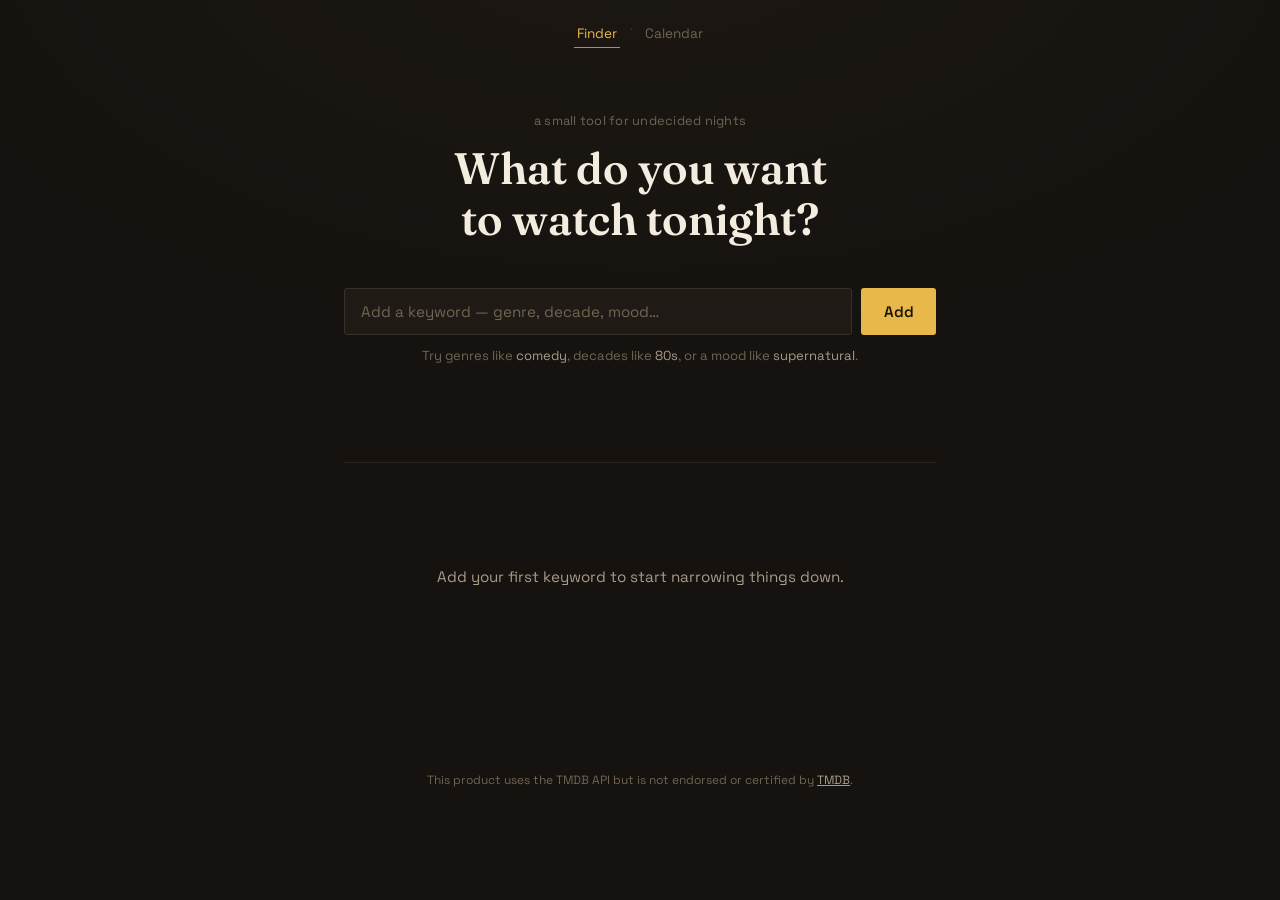
==== index.html @ b498fc8f "Self-hosted setup: all-in-one server.js, no nginx, running on rasppi" ====
<!DOCTYPE html>
<html lang="en">
<head>
<meta charset="UTF-8">
<meta name="viewport" content="width=device-width, initial-scale=1.0">
<title>Tonight's Pick — narrow it down</title>
<link rel="preconnect" href="https://fonts.googleapis.com">
<link rel="preconnect" href="https://fonts.gstatic.com" crossorigin>
<link href="https://fonts.googleapis.com/css2?family=Fraunces:opsz,wght@9..144,400;9..144,500;9..144,600;9..144,700&family=Space+Grotesk:wght@400;500;600;700&display=swap" rel="stylesheet">
<link rel="stylesheet" href="style.css">
</head>
<body>

<nav class="site-nav">
  <a href="index.html" class="is-active">Finder</a>
  <span class="site-nav-sep">·</span>
  <a href="calendar.html">Calendar</a>
</nav>

<div class="stage">

  <header class="hero">
    <p class="hero-eyebrow">a small tool for undecided nights</p>
    <h1 class="hero-title">What do you want<br>to watch tonight?</h1>
  </header>

  <!-- TAG INPUT -->
  <section class="tag-zone">
    <form id="tag-form" class="tag-form">
      <input id="tag-input" type="text" placeholder="Add a keyword — genre, decade, mood…" autocomplete="off">
      <button type="submit" class="btn-primary">Add</button>
    </form>
    <p class="tag-hint">Try genres like <em>comedy</em>, decades like <em>80s</em>, or a mood like <em>supernatural</em>.</p>
    <div id="tag-list" class="tag-list" aria-label="Active keywords"></div>
  </section>

  <!-- RESULTS -->
  <section class="results-zone">
    <p id="match-count" class="match-count"></p>

    <div id="state-empty" class="state-msg" hidden>
      <p>Nothing matches all of those together.</p>
      <p class="state-msg-sub">Remove a keyword above to loosen the search.</p>
    </div>

    <div id="state-start" class="state-msg">
      <p>Add your first keyword to start narrowing things down.</p>
    </div>

    <ul id="movie-list" class="movie-list" hidden></ul>
  </section>

  <!-- PICKED TICKET (shown after clicking a movie) -->
  <section id="panel-picked" class="panel-picked" hidden>
    <article class="ticket">
      <img id="ticket-poster" class="ticket-poster" src="" alt="" hidden>
      <div class="ticket-main">
        <p class="ticket-kicker">You picked</p>
        <h2 class="ticket-title" id="ticket-title"></h2>
        <p class="ticket-meta" id="ticket-meta"></p>
        <div class="ticket-tags" id="ticket-tags"></div>
        <p class="ticket-overview" id="ticket-overview"></p>
        <div id="watch-providers" class="watch-providers" hidden>
          <p class="watch-label">Where to watch</p>
          <div id="watch-badges" class="watch-badges"></div>
        </div>
      </div>
    </article>
    <div class="picked-actions">
      <button class="text-btn" id="back-to-list-btn">&larr; back to the list</button>
      <button class="text-btn" id="restart-btn">start over</button>
    </div>
  </section>

</div>

<footer class="site-footer">
  <p>This product uses the TMDB API but is not endorsed or certified by <a href="https://www.themoviedb.org" target="_blank" rel="noopener">TMDB</a>.</p>
</footer>

<script src="app.js"></script>
</body>
</html>
---- style.css ----
/* ========================================================
   Tokens
   ======================================================== */
:root{
  --bg: #15120f;
  --bg-glow: #1c1712;
  --surface: #1f1a15;
  --surface-raised: #272019;
  --border: #3a3025;
  --border-soft: #2a2319;

  --gold: #e8b94a;
  --gold-dim: #b8903a;
  --red: #a8433f;
  --red-dim: #7c332f;

  --text: #f3ecdf;
  --text-muted: #a89c88;
  --text-faint: #6f6553;

  --serif: "Fraunces", Georgia, serif;
  --sans: "Space Grotesk", "Helvetica Neue", Arial, sans-serif;

  --radius: 3px;
}

*{ box-sizing: border-box; }
html{ color-scheme: dark; }

body{
  margin: 0;
  min-height: 100vh;
  background:
    radial-gradient(ellipse 900px 500px at 50% -10%, var(--bg-glow), transparent),
    var(--bg);
  color: var(--text);
  font-family: var(--sans);
  -webkit-font-smoothing: antialiased;
}

@media (prefers-reduced-motion: reduce){
  *{ animation-duration: 0.01ms !important; transition-duration: 0.01ms !important; }
}

:focus-visible{
  outline: 2px solid var(--gold);
  outline-offset: 3px;
}

/* ========================================================
   Site nav (shared across pages)
   ======================================================== */
.site-nav{
  display: flex;
  justify-content: center;
  gap: 0.6rem;
  padding: 1.25rem 0 0;
  font-family: var(--sans);
  font-size: 0.85rem;
}
.site-nav a{
  color: var(--text-faint);
  text-decoration: none;
  padding: 0.3rem 0.2rem;
}
.site-nav a:hover{ color: var(--text-muted); }
.site-nav a.is-active{
  color: var(--gold);
  border-bottom: 1px solid var(--gold-dim);
}
.site-nav-sep{ color: var(--border); }

.stage-wide{ max-width: 720px; }

/* ========================================================
   Layout
   ======================================================== */
.stage{
  max-width: 640px;
  margin: 0 auto;
  padding: 4rem 1.5rem 6rem;
}

.hero{
  text-align: center;
  margin-bottom: 2.75rem;
}

.hero-eyebrow{
  font-size: 0.8rem;
  letter-spacing: 0.02em;
  color: var(--text-faint);
  margin: 0 0 0.9rem;
}

.hero-title{
  font-family: var(--serif);
  font-optical-sizing: auto;
  font-weight: 600;
  font-size: clamp(1.9rem, 5vw, 2.75rem);
  line-height: 1.15;
  margin: 0;
}

/* ========================================================
   Tag zone
   ======================================================== */
.tag-zone{
  margin-bottom: 2.5rem;
}

.tag-form{
  display: flex;
  gap: 0.6rem;
  margin-bottom: 0.7rem;
}

#tag-input{
  flex: 1;
  font-family: var(--sans);
  font-size: 0.95rem;
  color: var(--text);
  background: var(--surface);
  border: 1px solid var(--border);
  border-radius: var(--radius);
  padding: 0.8rem 1rem;
}
#tag-input::placeholder{ color: var(--text-faint); }
#tag-input:focus{ border-color: var(--gold-dim); outline: none; }

.tag-hint{
  text-align: center;
  color: var(--text-faint);
  font-size: 0.82rem;
  margin: 0 0 1.1rem;
  line-height: 1.5;
}
.tag-hint em{ color: var(--text-muted); font-style: normal; }

.btn-primary{
  font-family: var(--sans);
  font-weight: 600;
  font-size: 0.95rem;
  color: #1a1509;
  background: var(--gold);
  border: none;
  border-radius: var(--radius);
  padding: 0.8rem 1.4rem;
  cursor: pointer;
  transition: background 0.15s, transform 0.1s;
  white-space: nowrap;
}
.btn-primary:hover{ background: #f2c869; }
.btn-primary:active{ transform: scale(0.98); }

.tag-list{
  display: flex;
  flex-wrap: wrap;
  justify-content: center;
  gap: 0.5rem;
  min-height: 2.4rem;
}

.tag-chip{
  display: inline-flex;
  align-items: center;
  gap: 0.45rem;
  background: var(--gold);
  color: #1a1509;
  font-weight: 600;
  font-size: 0.85rem;
  border-radius: 999px;
  padding: 0.4rem 0.5rem 0.4rem 0.9rem;
}

.tag-chip .tag-kind{
  font-weight: 500;
  opacity: 0.65;
  font-size: 0.72rem;
  margin-right: -0.1rem;
}

.tag-chip button{
  width: 1.3rem;
  height: 1.3rem;
  border-radius: 50%;
  border: none;
  background: rgba(26,21,9,0.18);
  color: #1a1509;
  font-size: 0.85rem;
  line-height: 1;
  cursor: pointer;
  display: inline-flex;
  align-items: center;
  justify-content: center;
}
.tag-chip button:hover{ background: rgba(26,21,9,0.3); }

/* ========================================================
   Results zone
   ======================================================== */
.results-zone{
  border-top: 1px solid var(--border-soft);
  padding-top: 1.75rem;
}

.match-count{
  text-align: center;
  color: var(--text-muted);
  font-size: 0.85rem;
  margin: 0 0 1.25rem;
  min-height: 1.2em;
}

.state-msg{
  text-align: center;
  color: var(--text-muted);
  padding: 2.5rem 1rem;
  font-size: 0.95rem;
}
.state-msg p{ margin: 0 0 0.4rem; }
.state-msg-sub{ color: var(--text-faint); font-size: 0.85rem; }

.movie-list{
  list-style: none;
  margin: 0;
  padding: 0;
  display: flex;
  flex-direction: column;
  gap: 0.5rem;
}

.movie-row{
  display: flex;
  align-items: center;
  gap: 0.9rem;
  width: 100%;
  text-align: left;
  background: var(--surface);
  border: 1px solid var(--border-soft);
  border-radius: var(--radius);
  padding: 0.8rem 1rem;
  cursor: pointer;
  transition: border-color 0.15s, background 0.15s;
  font-family: var(--sans);
  color: var(--text);
}
.movie-row:hover{
  border-color: var(--gold-dim);
  background: var(--surface-raised);
}

.movie-row-poster{
  width: 2.4rem;
  height: 3.4rem;
  flex-shrink: 0;
  border-radius: 2px;
  object-fit: cover;
  background: var(--surface-raised);
}
.movie-row-poster-blank{
  display: block;
  border: 1px dashed var(--border-soft);
}

.movie-row-title{
  font-family: var(--serif);
  font-weight: 600;
  font-size: 1.02rem;
  flex: 1;
  min-width: 0;
  overflow: hidden;
  text-overflow: ellipsis;
  white-space: nowrap;
}

.movie-row-year{
  color: var(--text-faint);
  font-size: 0.85rem;
  flex-shrink: 0;
}

.movie-list-more{
  text-align: center;
  color: var(--text-faint);
  font-size: 0.82rem;
  padding: 0.75rem 0 0;
}

/* ========================================================
   Ticket (picked result)
   ======================================================== */
.panel-picked{
  margin-top: 1rem;
}

.ticket{
  display: flex;
  background: var(--surface);
  border: 1px solid var(--border);
  border-radius: var(--radius);
  overflow: hidden;
  box-shadow: 0 20px 40px -20px rgba(0,0,0,0.6);
}

.ticket-poster{
  width: 220px;
  height: 330px;
  flex-shrink: 0;
  align-self: flex-start;
  object-fit: cover;
  background: var(--surface-raised);
  display: block;
}

.ticket-main{
  flex: 1;
  padding: 2rem 1.75rem;
  min-width: 0;
}

.ticket-kicker{
  font-size: 0.75rem;
  letter-spacing: 0.02em;
  color: var(--gold-dim);
  margin: 0 0 0.6rem;
}

.ticket-title{
  font-family: var(--serif);
  font-weight: 600;
  font-size: 1.6rem;
  line-height: 1.2;
  margin: 0 0 0.4rem;
}

.ticket-meta{
  color: var(--text-muted);
  font-size: 0.9rem;
  margin: 0 0 0.9rem;
}

.ticket-tags{
  display: flex;
  flex-wrap: wrap;
  gap: 0.4rem;
  margin-bottom: 1.1rem;
}

.tag{
  font-size: 0.75rem;
  color: var(--text-muted);
  border: 1px solid var(--border-soft);
  border-radius: 999px;
  padding: 0.2rem 0.65rem;
}

.ticket-overview{
  color: var(--text);
  font-size: 0.95rem;
  line-height: 1.6;
  margin: 0;
}

.watch-providers{
  margin-top: 1.1rem;
  padding-top: 1rem;
  border-top: 1px solid var(--border-soft);
}

.watch-label{
  font-size: 0.75rem;
  letter-spacing: 0.02em;
  color: var(--text-faint);
  margin: 0 0 0.6rem;
}

.watch-row{
  display: flex;
  align-items: center;
  gap: 0.6rem;
  margin-bottom: 0.5rem;
}
.watch-row:last-child{ margin-bottom: 0; }

.watch-row-label{
  font-size: 0.78rem;
  color: var(--text-muted);
  width: 3.4rem;
  flex-shrink: 0;
}

.watch-row-providers{
  display: flex;
  flex-wrap: wrap;
  gap: 0.4rem;
}

.watch-logo{
  width: 28px;
  height: 28px;
  border-radius: 6px;
  display: block;
}

.watch-name-only{
  font-size: 0.78rem;
  color: var(--text);
  background: var(--surface-raised);
  border: 1px solid var(--border-soft);
  border-radius: 999px;
  padding: 0.2rem 0.6rem;
}

.picked-actions{
  display: flex;
  justify-content: center;
  gap: 1.5rem;
  margin-top: 1.25rem;
}

.text-btn{
  background: none;
  border: none;
  color: var(--text-faint);
  font-family: var(--sans);
  font-size: 0.85rem;
  cursor: pointer;
  padding: 0.4rem;
}
.text-btn:hover{ color: var(--text-muted); }

/* ========================================================
   Site footer
   ======================================================== */
.site-footer{
  text-align: center;
  padding: 2rem 1.5rem 3rem;
  font-size: 0.75rem;
  color: var(--text-faint);
}
.site-footer a{ color: var(--text-muted); }
.site-footer a:hover{ color: var(--gold-dim); }

/* ========================================================
   Responsive
   ======================================================== */
@media (max-width: 480px){
  .stage{ padding: 3rem 1.1rem 4rem; }
  .tag-form{ flex-direction: column; }
  .ticket{ flex-direction: column; }
  .ticket-poster{ width: 100%; height: auto; }
  .movie-row-title{ white-space: normal; }
}
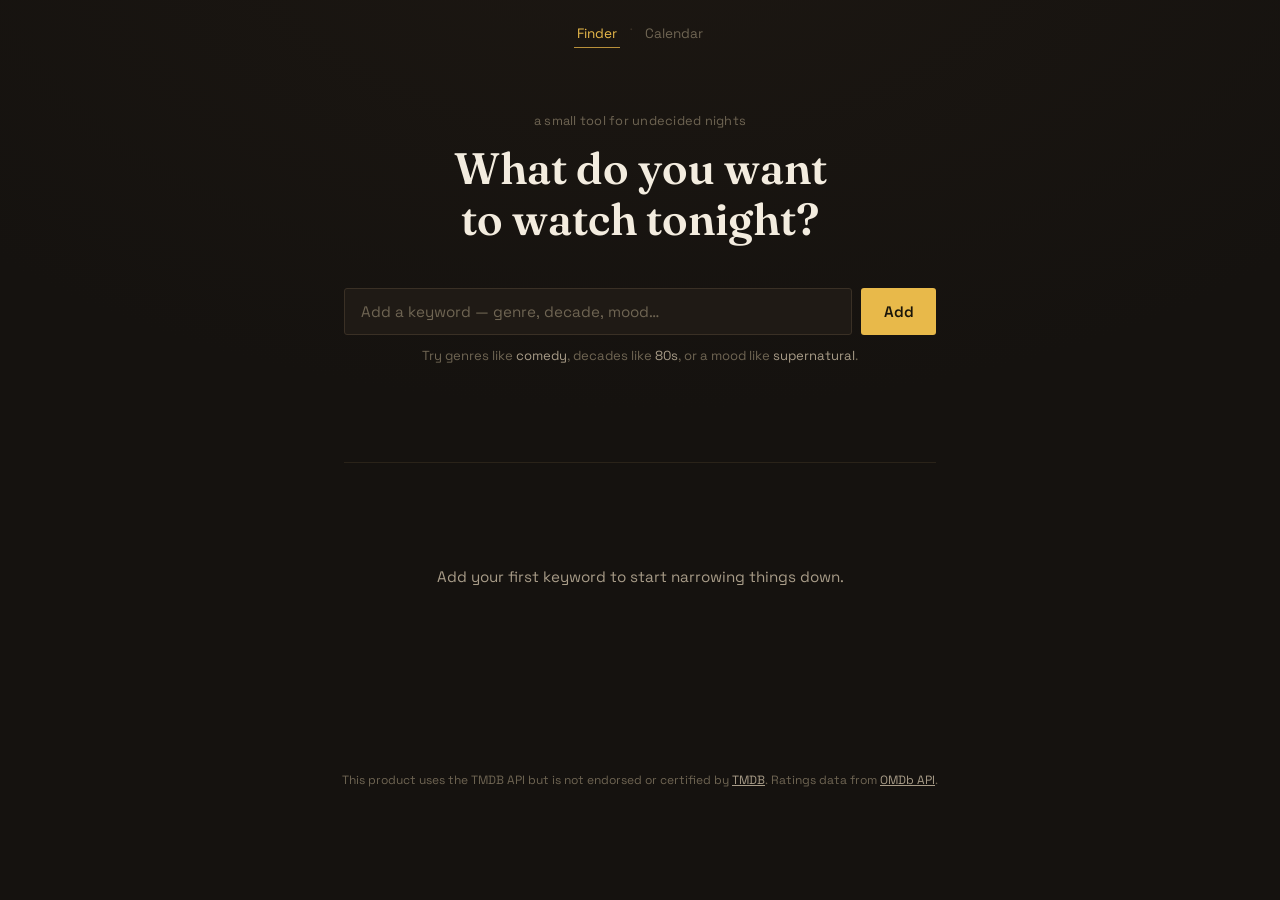
==== commit e2a4abca: "Add IMDb/Rotten Tomatoes/Metacritic ratings via OMDb" ====
--- a/index.html
+++ b/index.html
@@ -58,6 +58,7 @@
         <p class="ticket-kicker">You picked</p>
         <h2 class="ticket-title" id="ticket-title"></h2>
         <p class="ticket-meta" id="ticket-meta"></p>
+        <div id="ratings-row" class="ratings-row" hidden></div>
         <div class="ticket-tags" id="ticket-tags"></div>
         <p class="ticket-overview" id="ticket-overview"></p>
         <div id="watch-providers" class="watch-providers" hidden>
@@ -75,7 +76,7 @@
 </div>
 
 <footer class="site-footer">
-  <p>This product uses the TMDB API but is not endorsed or certified by <a href="https://www.themoviedb.org" target="_blank" rel="noopener">TMDB</a>.</p>
+  <p>This product uses the TMDB API but is not endorsed or certified by <a href="https://www.themoviedb.org" target="_blank" rel="noopener">TMDB</a>. Ratings data from <a href="https://www.omdbapi.com" target="_blank" rel="noopener">OMDb API</a>.</p>
 </footer>
 
 <script src="app.js"></script>
--- a/style.css
+++ b/style.css
@@ -362,6 +362,34 @@
   margin: 0;
 }
 
+.ratings-row{
+  display: flex;
+  flex-wrap: wrap;
+  gap: 0.5rem;
+  margin: 0 0 0.9rem;
+}
+
+.rating-badge{
+  display: inline-flex;
+  align-items: baseline;
+  gap: 0.35rem;
+  font-size: 0.8rem;
+  background: var(--surface-raised);
+  border: 1px solid var(--border-soft);
+  border-radius: 999px;
+  padding: 0.25rem 0.7rem;
+}
+
+.rating-badge-source{
+  color: var(--text-faint);
+  font-size: 0.7rem;
+}
+
+.rating-badge-value{
+  color: var(--gold);
+  font-weight: 600;
+}
+
 .watch-providers{
   margin-top: 1.1rem;
   padding-top: 1rem;
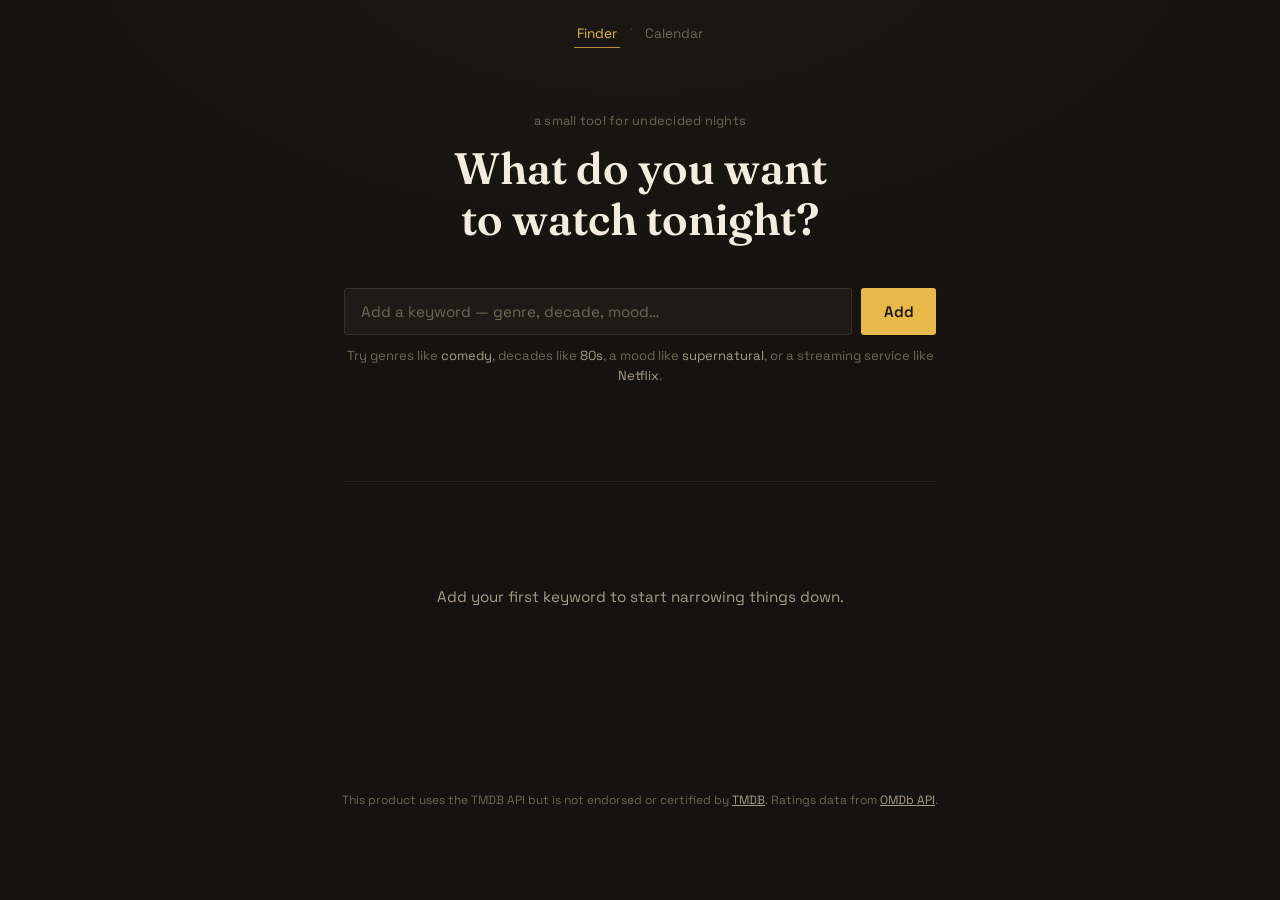
==== commit 44443b9a: "Add streaming-service search (Netflix, etc.), monthly refresh job" ====
--- a/index.html
+++ b/index.html
@@ -30,7 +30,7 @@
       <input id="tag-input" type="text" placeholder="Add a keyword — genre, decade, mood…" autocomplete="off">
       <button type="submit" class="btn-primary">Add</button>
     </form>
-    <p class="tag-hint">Try genres like <em>comedy</em>, decades like <em>80s</em>, or a mood like <em>supernatural</em>.</p>
+    <p class="tag-hint">Try genres like <em>comedy</em>, decades like <em>80s</em>, a mood like <em>supernatural</em>, or a streaming service like <em>Netflix</em>.</p>
     <div id="tag-list" class="tag-list" aria-label="Active keywords"></div>
   </section>
 
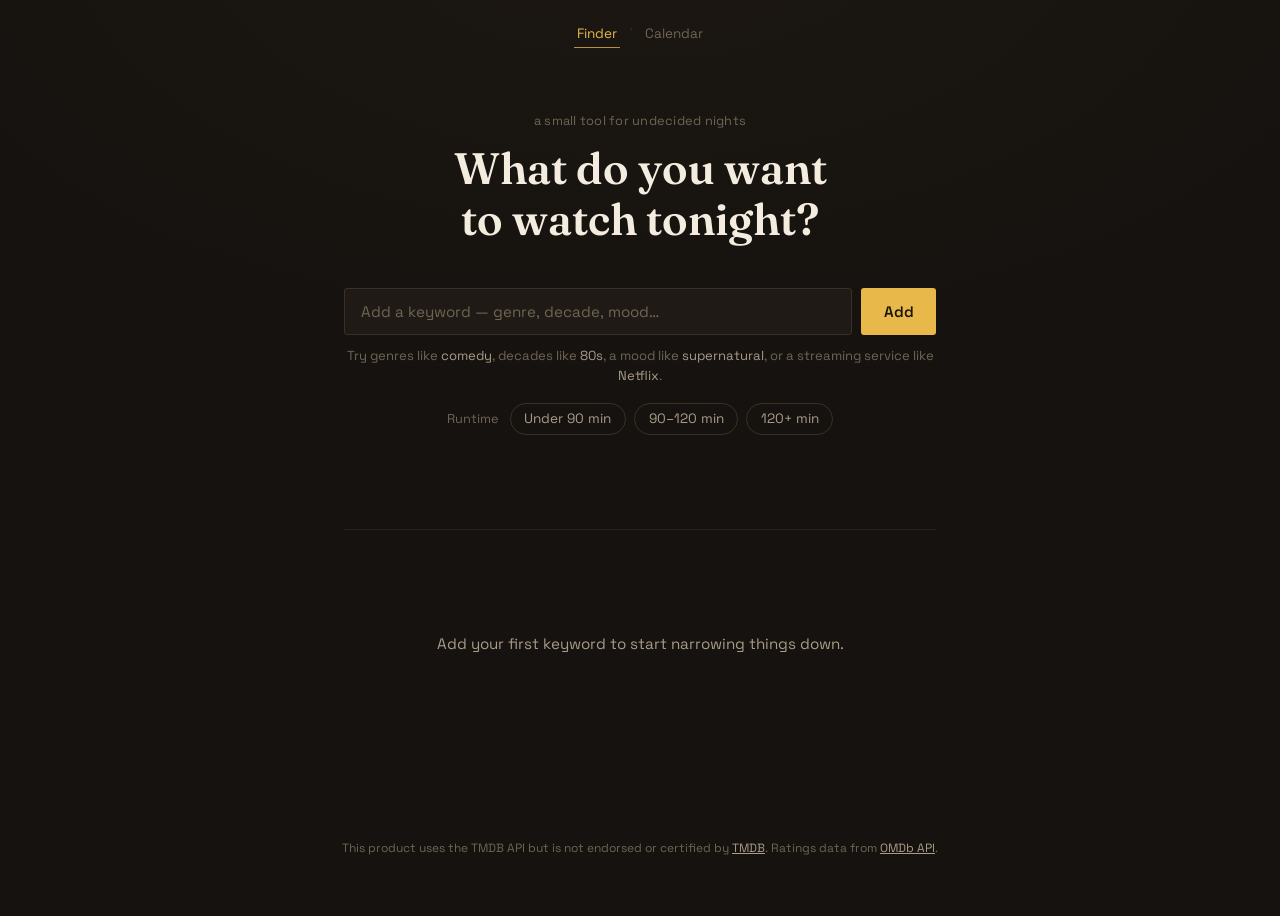
==== commit e121873a: "Add runtime filter buttons, backfill runtime for full catalog" ====
--- a/index.html
+++ b/index.html
@@ -31,6 +31,14 @@
       <button type="submit" class="btn-primary">Add</button>
     </form>
     <p class="tag-hint">Try genres like <em>comedy</em>, decades like <em>80s</em>, a mood like <em>supernatural</em>, or a streaming service like <em>Netflix</em>.</p>
+
+    <div class="runtime-filter" role="group" aria-label="Runtime">
+      <span class="runtime-filter-label">Runtime</span>
+      <button type="button" class="runtime-btn" data-min="0" data-max="89">Under 90 min</button>
+      <button type="button" class="runtime-btn" data-min="90" data-max="120">90–120 min</button>
+      <button type="button" class="runtime-btn" data-min="121" data-max="9999">120+ min</button>
+    </div>
+
     <div id="tag-list" class="tag-list" aria-label="Active keywords"></div>
   </section>
 
--- a/style.css
+++ b/style.css
@@ -152,6 +152,40 @@
 }
 .btn-primary:hover{ background: #f2c869; }
 .btn-primary:active{ transform: scale(0.98); }
+
+.runtime-filter{
+  display: flex;
+  align-items: center;
+  justify-content: center;
+  flex-wrap: wrap;
+  gap: 0.5rem;
+  margin-bottom: 1rem;
+}
+
+.runtime-filter-label{
+  font-size: 0.8rem;
+  color: var(--text-faint);
+  margin-right: 0.2rem;
+}
+
+.runtime-btn{
+  font-family: var(--sans);
+  font-size: 0.85rem;
+  color: var(--text-muted);
+  background: transparent;
+  border: 1px solid var(--border);
+  border-radius: 999px;
+  padding: 0.4rem 0.85rem;
+  cursor: pointer;
+  transition: border-color 0.15s, background 0.15s, color 0.15s;
+}
+.runtime-btn:hover{ border-color: var(--gold-dim); color: var(--text); }
+.runtime-btn.is-active{
+  background: var(--gold);
+  border-color: var(--gold);
+  color: #1a1509;
+  font-weight: 600;
+}
 
 .tag-list{
   display: flex;
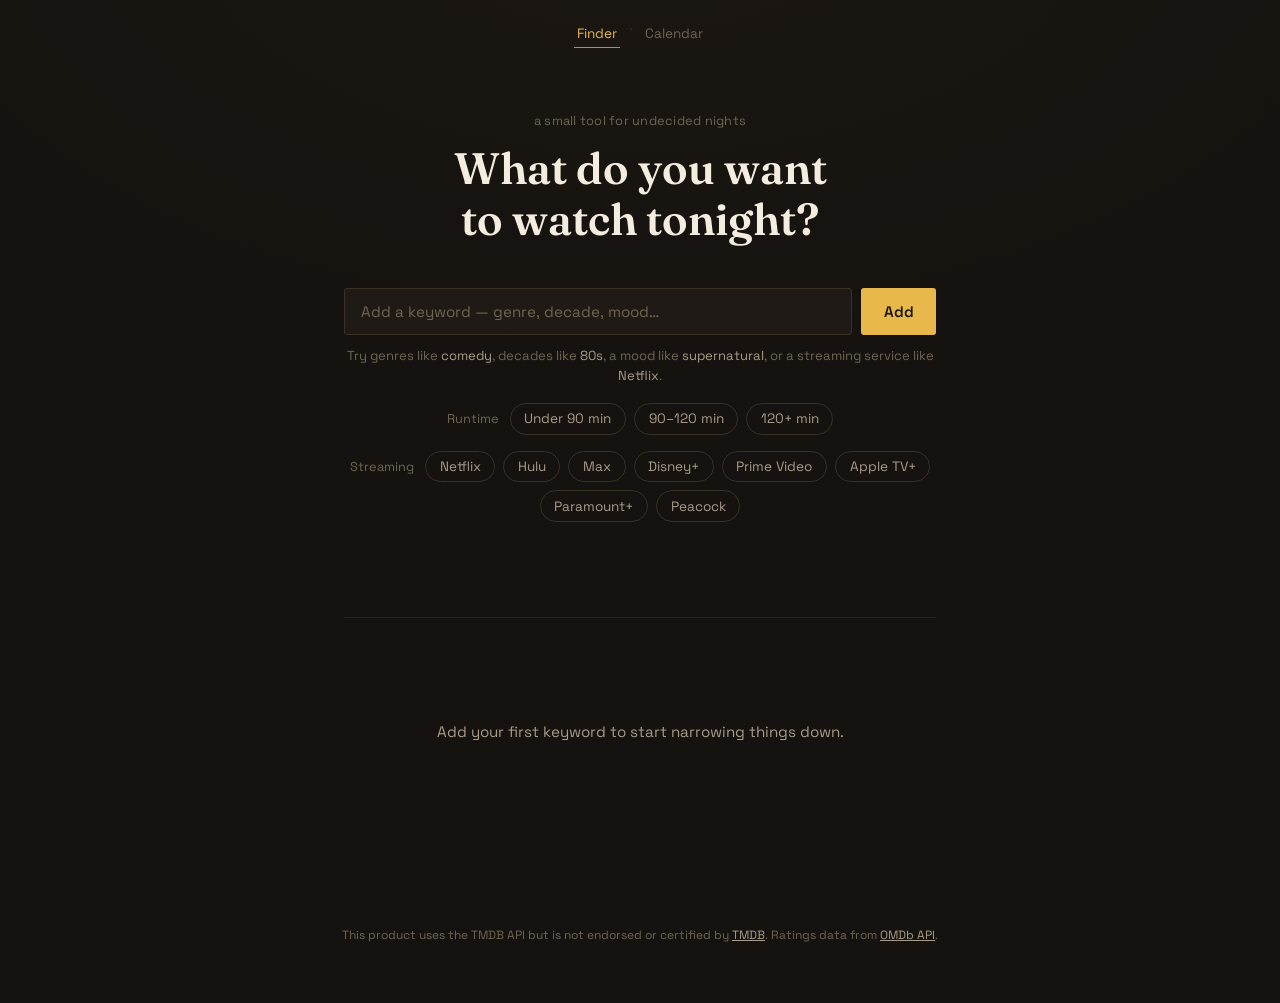
==== commit 70f6ee0a: "Add streaming service filter buttons" ====
--- a/index.html
+++ b/index.html
@@ -37,6 +37,18 @@
       <button type="button" class="runtime-btn" data-min="0" data-max="89">Under 90 min</button>
       <button type="button" class="runtime-btn" data-min="90" data-max="120">90–120 min</button>
       <button type="button" class="runtime-btn" data-min="121" data-max="9999">120+ min</button>
+    </div>
+
+    <div class="runtime-filter" role="group" aria-label="Streaming service">
+      <span class="runtime-filter-label">Streaming</span>
+      <button type="button" class="streaming-btn" data-term="netflix">Netflix</button>
+      <button type="button" class="streaming-btn" data-term="hulu">Hulu</button>
+      <button type="button" class="streaming-btn" data-term="max">Max</button>
+      <button type="button" class="streaming-btn" data-term="disney">Disney+</button>
+      <button type="button" class="streaming-btn" data-term="prime video">Prime Video</button>
+      <button type="button" class="streaming-btn" data-term="apple tv">Apple TV+</button>
+      <button type="button" class="streaming-btn" data-term="paramount">Paramount+</button>
+      <button type="button" class="streaming-btn" data-term="peacock">Peacock</button>
     </div>
 
     <div id="tag-list" class="tag-list" aria-label="Active keywords"></div>
--- a/style.css
+++ b/style.css
@@ -181,6 +181,25 @@
 }
 .runtime-btn:hover{ border-color: var(--gold-dim); color: var(--text); }
 .runtime-btn.is-active{
+  background: var(--gold);
+  border-color: var(--gold);
+  color: #1a1509;
+  font-weight: 600;
+}
+
+.streaming-btn{
+  font-family: var(--sans);
+  font-size: 0.85rem;
+  color: var(--text-muted);
+  background: transparent;
+  border: 1px solid var(--border);
+  border-radius: 999px;
+  padding: 0.4rem 0.85rem;
+  cursor: pointer;
+  transition: border-color 0.15s, background 0.15s, color 0.15s;
+}
+.streaming-btn:hover{ border-color: var(--gold-dim); color: var(--text); }
+.streaming-btn.is-active{
   background: var(--gold);
   border-color: var(--gold);
   color: #1a1509;
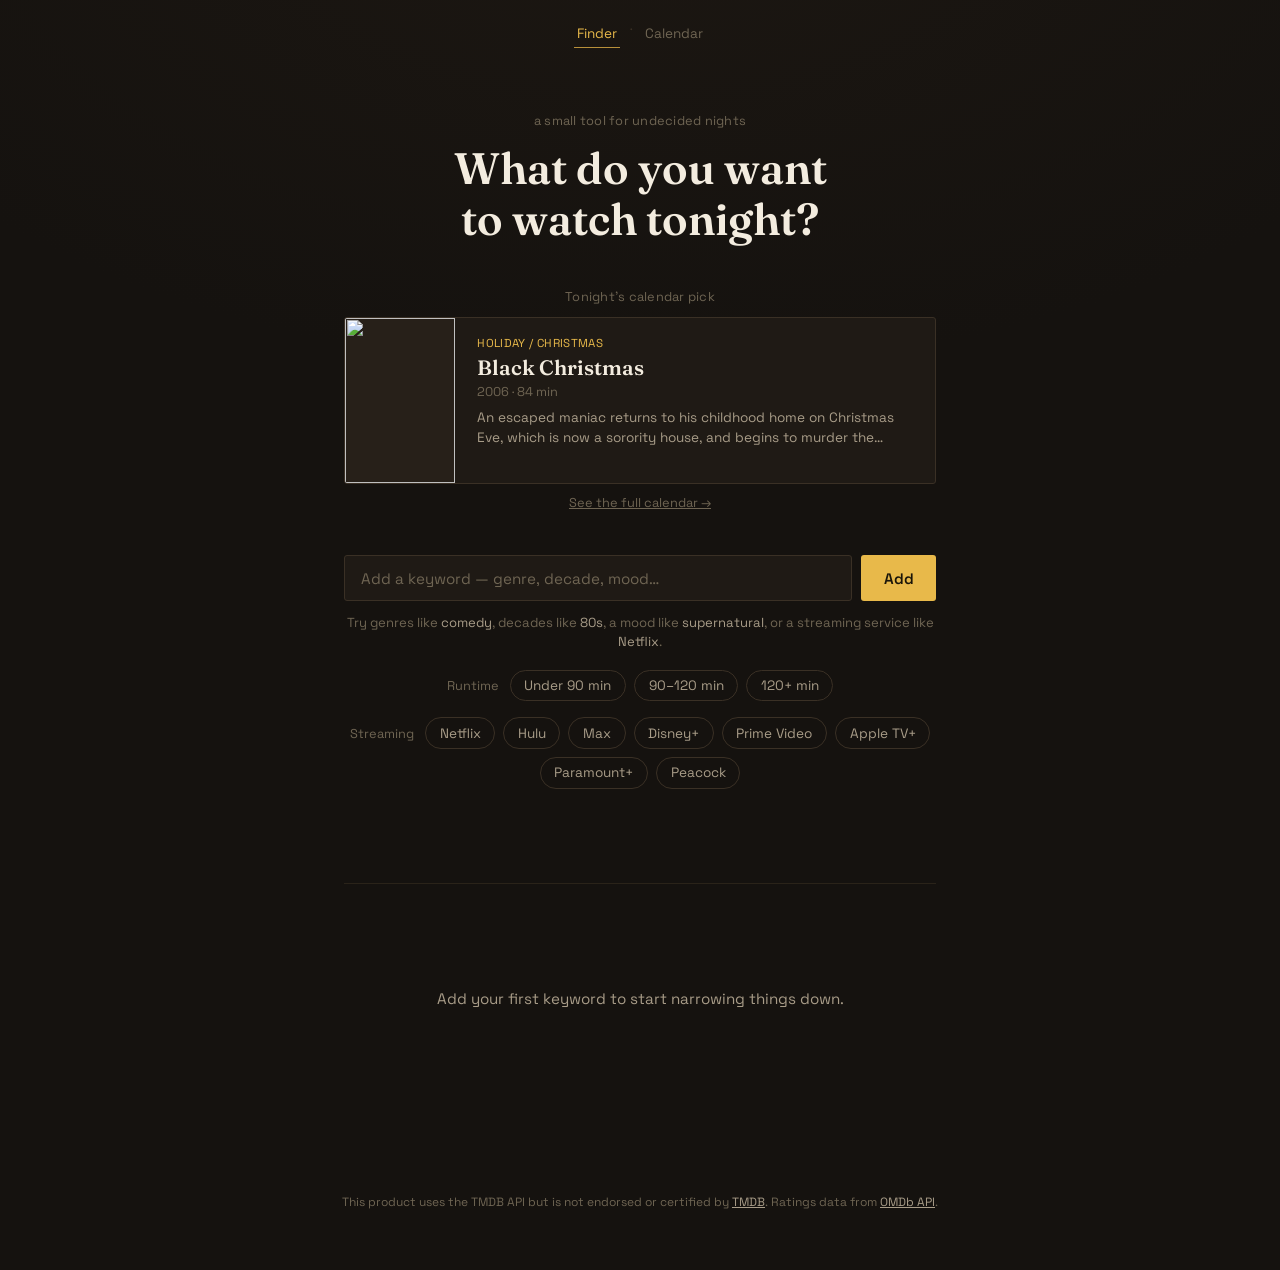
==== commit 6af3d7bd: "Show today's calendar pick on the finder page" ====
--- a/index.html
+++ b/index.html
@@ -4,6 +4,21 @@
 <meta charset="UTF-8">
 <meta name="viewport" content="width=device-width, initial-scale=1.0">
 <title>Tonight's Pick — narrow it down</title>
+<meta name="description" content="A small tool for undecided nights. Add keywords — genre, decade, mood, actor, director, streaming service — and narrow down ~9,800 movies until one sticks.">
+<link rel="canonical" href="https://tonightsflick.com/">
+<meta property="og:type" content="website">
+<meta property="og:site_name" content="Tonight's Pick">
+<meta property="og:url" content="https://tonightsflick.com/">
+<meta property="og:title" content="What do you want to watch tonight?">
+<meta property="og:description" content="A small tool for undecided nights. Add keywords and narrow down ~9,800 movies until one sticks.">
+<meta property="og:image" content="https://tonightsflick.com/assets/og-image.png">
+<meta property="og:image:width" content="1200">
+<meta property="og:image:height" content="630">
+<meta name="twitter:card" content="summary_large_image">
+<meta name="twitter:title" content="What do you want to watch tonight?">
+<meta name="twitter:description" content="A small tool for undecided nights. Add keywords and narrow down ~9,800 movies until one sticks.">
+<meta name="twitter:image" content="https://tonightsflick.com/assets/og-image.png">
+<link rel="icon" href="data:image/svg+xml,<svg xmlns=%22http://www.w3.org/2000/svg%22 viewBox=%220 0 100 100%22><text y=%22.9em%22 font-size=%2290%22>🎬</text></svg>">
 <link rel="preconnect" href="https://fonts.googleapis.com">
 <link rel="preconnect" href="https://fonts.gstatic.com" crossorigin>
 <link href="https://fonts.googleapis.com/css2?family=Fraunces:opsz,wght@9..144,400;9..144,500;9..144,600;9..144,700&family=Space+Grotesk:wght@400;500;600;700&display=swap" rel="stylesheet">
@@ -23,6 +38,21 @@
     <p class="hero-eyebrow">a small tool for undecided nights</p>
     <h1 class="hero-title">What do you want<br>to watch tonight?</h1>
   </header>
+
+  <!-- TONIGHT'S CALENDAR PICK — a zero-click suggestion right up front -->
+  <section id="todays-pick" class="todays-pick" hidden>
+    <p class="todays-pick-label">Tonight's calendar pick</p>
+    <button type="button" id="todays-pick-card" class="todays-pick-card">
+      <img id="todays-pick-poster" class="todays-pick-poster" src="" alt="" hidden>
+      <div class="todays-pick-info">
+        <p class="todays-pick-theme" id="todays-pick-theme" hidden></p>
+        <h2 class="todays-pick-title" id="todays-pick-title"></h2>
+        <p class="todays-pick-meta" id="todays-pick-meta"></p>
+        <p class="todays-pick-overview" id="todays-pick-overview"></p>
+      </div>
+    </button>
+    <a href="calendar.html" class="todays-pick-calendar-link">See the full calendar &rarr;</a>
+  </section>
 
   <!-- TAG INPUT -->
   <section class="tag-zone">
@@ -99,6 +129,7 @@
   <p>This product uses the TMDB API but is not endorsed or certified by <a href="https://www.themoviedb.org" target="_blank" rel="noopener">TMDB</a>. Ratings data from <a href="https://www.omdbapi.com" target="_blank" rel="noopener">OMDb API</a>.</p>
 </footer>
 
+<script src="calendar-engine.js"></script>
 <script src="app.js"></script>
 </body>
 </html>
--- a/style.css
+++ b/style.css
@@ -85,6 +85,91 @@
   text-align: center;
   margin-bottom: 2.75rem;
 }
+
+.todays-pick{
+  margin: 0 0 2.75rem;
+}
+
+.todays-pick-label{
+  text-align: center;
+  font-size: 0.8rem;
+  letter-spacing: 0.02em;
+  color: var(--text-faint);
+  margin: 0 0 0.75rem;
+}
+
+.todays-pick-card{
+  display: flex;
+  width: 100%;
+  text-align: left;
+  background: var(--surface);
+  border: 1px solid var(--border);
+  border-radius: var(--radius);
+  overflow: hidden;
+  cursor: pointer;
+  padding: 0;
+  font-family: inherit;
+  color: inherit;
+  transition: border-color 0.15s, transform 0.1s;
+}
+.todays-pick-card:hover{ border-color: var(--gold-dim); }
+.todays-pick-card:active{ transform: scale(0.997); }
+
+.todays-pick-poster{
+  width: 110px;
+  height: 165px;
+  flex-shrink: 0;
+  object-fit: cover;
+  background: var(--surface-raised);
+}
+
+.todays-pick-info{
+  padding: 1.1rem 1.4rem;
+  min-width: 0;
+}
+
+.todays-pick-theme{
+  font-family: var(--sans);
+  font-size: 0.72rem;
+  letter-spacing: 0.03em;
+  text-transform: uppercase;
+  color: var(--gold);
+  margin: 0 0 0.3rem;
+}
+
+.todays-pick-title{
+  font-family: var(--serif);
+  font-size: 1.3rem;
+  font-weight: 600;
+  margin: 0 0 0.2rem;
+  color: var(--text);
+}
+
+.todays-pick-meta{
+  font-size: 0.8rem;
+  color: var(--text-faint);
+  margin: 0 0 0.5rem;
+}
+
+.todays-pick-overview{
+  font-size: 0.85rem;
+  color: var(--text-muted);
+  line-height: 1.5;
+  margin: 0;
+  display: -webkit-box;
+  -webkit-line-clamp: 2;
+  -webkit-box-orient: vertical;
+  overflow: hidden;
+}
+
+.todays-pick-calendar-link{
+  display: block;
+  text-align: center;
+  font-size: 0.8rem;
+  color: var(--text-faint);
+  margin-top: 0.6rem;
+}
+.todays-pick-calendar-link:hover{ color: var(--gold); }
 
 .hero-eyebrow{
   font-size: 0.8rem;
@@ -246,8 +331,22 @@
   display: inline-flex;
   align-items: center;
   justify-content: center;
+  position: relative;
 }
 .tag-chip button:hover{ background: rgba(26,21,9,0.3); }
+/* Invisible expanded hit area — keeps the visible × small and tidy while
+   making the actual tappable region meaningfully bigger. Expands mostly
+   inward into the chip's own body (harmless) rather than symmetrically,
+   since a full 44px radius here would spill into neighboring chips —
+   they're only 0.5rem apart in a wrapped row. */
+.tag-chip button::before{
+  content: "";
+  position: absolute;
+  top: -0.5rem;
+  bottom: -0.5rem;
+  left: -1.3rem;
+  right: -0.3rem;
+}
 
 /* ========================================================
    Results zone
@@ -531,5 +630,7 @@
   .tag-form{ flex-direction: column; }
   .ticket{ flex-direction: column; }
   .ticket-poster{ width: 100%; height: auto; }
+  .todays-pick-card{ flex-direction: column; }
+  .todays-pick-poster{ width: 100%; height: auto; max-height: 260px; }
   .movie-row-title{ white-space: normal; }
 }
